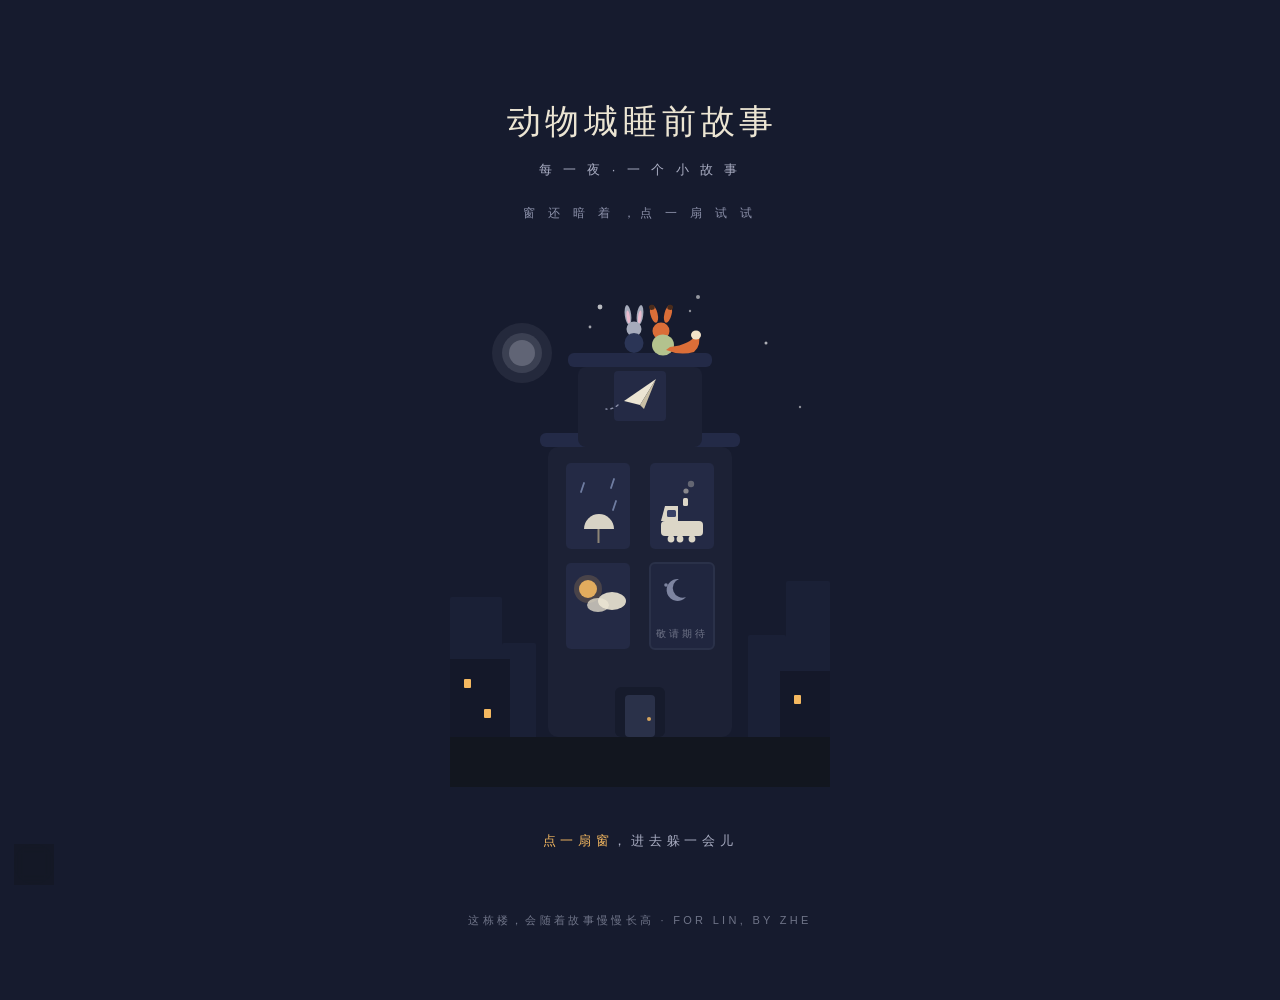
==== index.html @ 976039c5 "study: aligned 2x2 window grid; rehearse: correct page-flip order (cover first)" ====
<!DOCTYPE html>
<html lang="zh-CN">
<head>
<meta charset="UTF-8">
<meta name="viewport" content="width=device-width, initial-scale=1.0, viewport-fit=cover">
<meta name="theme-color" content="#161b2e">
<title>动物城睡前故事</title>
<link rel="icon" href="data:image/svg+xml,%3Csvg xmlns='http://www.w3.org/2000/svg' viewBox='0 0 100 100'%3E%3Ctext y='.9em' font-size='90'%3E%F0%9F%8C%99%3C/text%3E%3C/svg%3E">
<link rel="stylesheet" href="assets/common.css">
<style>
#home{
  justify-content:flex-start;align-items:center;text-align:center;
  padding:11vh 8vw 8vh;background:var(--night-1);
}
.series-title{
  font-family:var(--serif);font-weight:400;
  font-size:clamp(26px,7.6vw,34px);letter-spacing:.14em;text-indent:.14em;color:var(--cream);
}
.series-sub{margin-top:16px;color:var(--cream-dim);font-size:13px;letter-spacing:.3em}
.nights{margin-top:26px;color:#8d92ab;font-size:12px;letter-spacing:.4em}

.bld-home{position:relative;z-index:2;width:min(80vw,380px);margin-top:5vh}
.bld-home svg{width:100%;height:auto;display:block}

/* 故事之窗 */
.storywin{cursor:pointer}
.storywin .halo{opacity:0;transition:opacity .9s ease}
.storywin .glass{fill:#242a45;transition:fill .9s ease}
.storywin .umb{fill:#ece5d3;opacity:.9;transition:fill .9s ease}
.storywin .rains{opacity:.7;transition:opacity .9s ease}
.storywin.lit .halo{opacity:.85}
.storywin.lit .glass{fill:var(--amber-soft)}
.storywin.lit .umb{fill:#6b5747}
.storywin.lit .rains{opacity:.25}
/* 未来的圆窗 */
.futurewin{cursor:pointer}
.futurewin .glass{fill:#20263f;stroke:#2a3149;stroke-width:2}
.futurewin .dot{fill:#7d84a0;transition:fill .4s ease}
.futurewin:active .dot{fill:#c9cfdd}

.home-hint{margin-top:5vh;color:var(--cream-dim);font-size:13px;letter-spacing:.36em}
.home-hint b{font-weight:400;color:var(--amber);animation:hintp 2.6s ease-in-out infinite}
@keyframes hintp{0%,100%{opacity:.5}50%{opacity:1}}
.home-foot{margin-top:7vh;color:#6f7488;font-size:11px;letter-spacing:.3em}

#toast{
  position:fixed;left:50%;top:46%;transform:translate(-50%,-50%);
  z-index:30;padding:12px 22px;border-radius:10px;
  background:rgba(236,229,211,.94);color:#4a4130;
  font-size:13px;letter-spacing:.24em;
  box-shadow:0 8px 30px rgba(0,0,0,.45);
  opacity:0;pointer-events:none;transition:opacity .5s ease;
}
#toast.show{opacity:1}
</style>
</head>
<body>

<div id="vignette"></div>
<button id="sndBtn" aria-label="声音开关">声音</button>
<div id="toast">下一夜，正在来的路上</div>

<main>
<section id="home" class="scene">
  <div class="reveal">
    <div class="series-title">动物城睡前故事</div>
    <div class="series-sub">每 一 夜 · 一 个 小 故 事</div>
    <div class="nights" id="nights">第 一 夜 ，还 没 点 灯</div>
  </div>

  <div class="bld-home reveal" style="--d:.25s">
    <svg viewBox="0 0 380 520" aria-label="故事小楼，每扇窗是一个故事">
      <defs>
        <filter id="hglow" x="-80%" y="-80%" width="260%" height="260%">
          <feGaussianBlur stdDeviation="8"/>
        </filter>
      </defs>
      <!-- 月亮与星星 -->
      <circle cx="72" cy="86" r="30" fill="#d8d9e8" opacity=".07"/>
      <circle cx="72" cy="86" r="20" fill="#d8d9e8" opacity=".13"/>
      <circle cx="72" cy="86" r="13" fill="#d8d9e8" opacity=".24"/>
      <g fill="#fff">
        <circle cx="140" cy="60" r="1.4" opacity=".6"/>
        <circle cx="240" cy="44" r="1.2" opacity=".5"/>
        <circle cx="316" cy="76" r="1.5" opacity=".65"/>
        <circle cx="200" cy="110" r="1.1" opacity=".45"/>
        <circle cx="350" cy="140" r="1.2" opacity=".5"/>
      </g>
      <!-- 远层天际线 -->
      <g fill="#1a2036">
        <rect x="0" y="330" width="52" height="190" rx="2"/>
        <rect x="336" y="314" width="44" height="206" rx="2"/>
        <rect x="52" y="376" width="34" height="144" rx="2"/>
        <rect x="298" y="368" width="38" height="152" rx="2"/>
      </g>
      <!-- 近层侧楼 -->
      <g fill="#141829">
        <rect x="0" y="392" width="60" height="128"/>
        <rect x="330" y="404" width="50" height="116"/>
      </g>
      <g fill="#f4b860">
        <rect class="winlit" x="14" y="412" width="7" height="9" rx="1"/>
        <rect class="winlit" x="34" y="442" width="7" height="9" rx="1"/>
        <rect class="winlit" x="344" y="428" width="7" height="9" rx="1"/>
      </g>
      <!-- 主楼 -->
      <rect x="98" y="180" width="184" height="290" rx="10" fill="#1c2135"/>
      <rect x="90" y="166" width="200" height="14" rx="6" fill="#232a47"/>
      <!-- 阁楼：第四夜 · 彩排 -->
      <rect x="128" y="100" width="124" height="80" rx="8" fill="#1c2135"/>
      <rect x="118" y="86" width="144" height="14" rx="6" fill="#232a47"/>
      <g class="storywin" id="rehearsewin" role="link" aria-label="第四夜 · 彩排">
        <rect class="halo" x="158" y="98" width="64" height="62" rx="7" fill="#ffcf7e" filter="url(#hglow)"/>
        <rect class="glass" x="164" y="104" width="52" height="50" rx="4"/>
        <!-- 小纸飞机 -->
        <g fill="#ece5d3">
          <path d="M174 134 L206 112 L190 138 Z"/>
          <path d="M190 138 L206 112 L194 142 Z" fill="#c9bfa5"/>
        </g>
        <path d="M168 138 q-6 5 -12 4" stroke="#8d92ab" stroke-width="1.4" fill="none" stroke-dasharray="2 4" stroke-linecap="round"/>
      </g>
      <!-- 楼顶上的两个小家伙 -->
      <g transform="translate(0,-110)">
        <circle cx="150" cy="150" r="2.4" fill="#fff" opacity=".7"/>
        <circle cx="248" cy="140" r="2" fill="#fff" opacity=".55"/>
        <!-- 朱迪 -->
        <g>
          <g transform="rotate(-7 178 158)">
            <ellipse cx="178" cy="158" rx="3.2" ry="10" fill="#A6ABBB"/>
            <ellipse cx="178" cy="160" rx="1.7" ry="6.5" fill="#E9BCCF"/>
          </g>
          <g transform="rotate(7 190 158)">
            <ellipse cx="190" cy="158" rx="3.2" ry="10" fill="#A6ABBB"/>
            <ellipse cx="190" cy="160" rx="1.7" ry="6.5" fill="#E9BCCF"/>
          </g>
          <circle cx="184" cy="172" r="7.5" fill="#A6ABBB"/>
          <ellipse cx="184" cy="186" rx="9.5" ry="10" fill="#2B3556"/>
        </g>
        <!-- 尼克 -->
        <g>
          <g transform="rotate(-14 204 157)">
            <ellipse cx="204" cy="157" rx="3.6" ry="9" fill="#DB6E38"/>
            <ellipse cx="203.5" cy="150" rx="2.9" ry="2.6" fill="#4A2C1C"/>
          </g>
          <g transform="rotate(14 218 157)">
            <ellipse cx="218" cy="157" rx="3.6" ry="9" fill="#DB6E38"/>
            <ellipse cx="218.5" cy="150" rx="2.9" ry="2.6" fill="#4A2C1C"/>
          </g>
          <circle cx="211" cy="174" r="8.5" fill="#DB6E38"/>
          <ellipse cx="213" cy="188" rx="11" ry="10.5" fill="#B3C28E"/>
          <path d="M220 190 Q240 188 248 176 Q252 188 244 195 Q230 199 216 193 Z" fill="#DB6E38"/>
          <ellipse cx="246" cy="178" rx="5" ry="4.5" fill="#F2E3C8"/>
        </g>
      </g>
      <!-- 二楼：第一夜 · 第二夜（两扇一样大的窗） -->
      <g class="storywin" id="rainwin" role="link" aria-label="第一夜 · 动物城的雨">
        <rect class="halo" x="110" y="190" width="76" height="98" rx="9" fill="#ffcf7e" filter="url(#hglow)"/>
        <rect class="glass" x="116" y="196" width="64" height="86" rx="5"/>
        <g class="rains" stroke="#8fa0c8" stroke-width="1.8" stroke-linecap="round">
          <line x1="134" y1="216" x2="131" y2="225"/>
          <line x1="164" y1="212" x2="161" y2="221"/>
          <line x1="166" y1="234" x2="163" y2="243"/>
        </g>
        <path class="umb" d="M134 262 a15 15 0 0 1 30 0 Z"/>
        <line x1="148.5" y1="262" x2="148.5" y2="276" stroke="#8d8577" stroke-width="2"/>
      </g>
      <g class="storywin" id="trainwin" role="link" aria-label="第二夜 · 慢一点的火车">
        <rect class="halo" x="194" y="190" width="76" height="98" rx="9" fill="#ffcf7e" filter="url(#hglow)"/>
        <rect class="glass" x="200" y="196" width="64" height="86" rx="5"/>
        <!-- 小火车 -->
        <g fill="#ece5d3" opacity=".92">
          <rect x="211" y="254" width="42" height="15" rx="4"/>
          <path d="M211 254 L215 239 L228 239 L228 254 Z"/>
          <rect x="233" y="231" width="5" height="8" rx="1.5"/>
          <circle cx="221" cy="272" r="3.4"/>
          <circle cx="230" cy="272" r="3.4"/>
          <circle cx="242" cy="272" r="3.4"/>
          <circle cx="236" cy="224" r="2.6" opacity=".55"/>
          <circle cx="241" cy="217" r="3.2" opacity=".35"/>
        </g>
        <rect x="217" y="243" width="9" height="7" rx="1.5" fill="#3a4266"/>
      </g>
      <!-- 一楼：第三夜 · 明天的天气预报（左） + 下一夜敬请期待（右），与二楼两列对齐 -->
      <g class="storywin" id="weatherwin" role="link" aria-label="第三夜 · 明天的天气预报">
        <rect class="halo" x="110" y="290" width="76" height="98" rx="9" fill="#ffcf7e" filter="url(#hglow)"/>
        <rect class="glass" x="116" y="296" width="64" height="86" rx="5"/>
        <!-- 云朵和小太阳 -->
        <g>
          <circle cx="138" cy="322" r="9" fill="#f4b860" opacity=".9"/>
          <circle cx="138" cy="322" r="14" fill="#f4b860" opacity=".18"/>
          <ellipse cx="162" cy="334" rx="14" ry="9" fill="#ece5d3" opacity=".9"/>
          <ellipse cx="148" cy="338" rx="11" ry="7" fill="#ece5d3" opacity=".75"/>
        </g>
      </g>
      <g class="futurewin" id="futurewin" role="button" aria-label="下一夜 · 敬请期待">
        <rect class="glass" x="200" y="296" width="64" height="86" rx="5"/>
        <path class="dot" d="M229 312 a11 11 0 1 0 7 18 a9 9 0 0 1 -7 -18 Z"/>
        <circle class="dot" cx="216" cy="318" r="1.8"/>
        <text x="232" y="370" text-anchor="middle" font-size="10" fill="#6f7488" letter-spacing="3" style="font-family:var(--sans)">敬请期待</text>
      </g>
      <!-- 门 -->
      <rect x="165" y="420" width="50" height="50" rx="6" fill="#161b2c"/>
      <rect x="175" y="428" width="30" height="42" rx="4" fill="#2a3149"/>
      <circle cx="199" cy="452" r="2" fill="#f4b860" opacity=".85"/>
      <!-- 地面 -->
      <rect x="0" y="470" width="380" height="50" fill="#12161f"/>
    </svg>
  </div>

  <div class="home-hint reveal" style="--d:.5s"><b>点一扇窗</b>，进去躲一会儿</div>
  <div class="home-foot reveal" style="--d:.7s">这栋楼，会随着故事慢慢长高 · FOR LIN, BY ZHE</div>
</section>
</main>

<script src="assets/story.js"></script>
<script>
/* 故事清单：以后每加一夜，在这里登记一扇窗 */
var STORIES=[
  {id:"rain",url:"rain/",win:document.getElementById("rainwin")},
  {id:"train",url:"train/",win:document.getElementById("trainwin")},
  {id:"weather",url:"weather/",win:document.getElementById("weatherwin")},
  {id:"rehearse",url:"rehearse/",win:document.getElementById("rehearsewin")}
];

/* 已读的窗，进来就是亮的 */
var nRead=0;
STORIES.forEach(function(s){
  if(ZStory.isRead(s.id)){s.win.classList.add("lit");nRead++;}
});
var nightsEl=document.getElementById("nights");
if(nRead>0){
  nightsEl.textContent=nRead===1?"已 陪 你 度 过 1 个 夜 晚":"已 陪 你 度 过 "+nRead+" 个 夜 晚";
}else{
  nightsEl.textContent="窗 还 暗 着 ，点 一 扇 试 试";
}

/* 点窗进入：先亮灯，再走进去 */
STORIES.forEach(function(s){
  s.win.addEventListener("pointerdown",function(){
    s.win.classList.add("lit");
    try{sessionStorage.setItem("zs_seen","1");}catch(e){}
    setTimeout(function(){location.href=s.url;},700);
  });
});

/* 未来的圆窗 */
var toast=document.getElementById("toast"),toastTimer=null;
document.getElementById("futurewin").addEventListener("pointerdown",function(){
  toast.classList.add("show");
  clearTimeout(toastTimer);
  toastTimer=setTimeout(function(){toast.classList.remove("show");},2200);
});

ZStory.init({
  audio:{
    tempo:4200, delayTime:.46, feedback:.32, wetness:.5, volume:.8,
    chords:[
      {bass:110.00,notes:[164.81,220.00,277.18,329.63],spark:[440.00,554.37]},
      {bass:92.50, notes:[138.59,185.00,220.00,277.18],spark:[440.00,369.99]},
      {bass:146.83,notes:[220.00,293.66,369.99,440.00],spark:[587.33,440.00]},
      {bass:164.81,notes:[246.94,329.63,415.30,493.88],spark:[659.25,554.37]}
    ]
  }
});
</script>
</body>
</html>
---- assets/common.css ----
/* ============================================================
   动物城睡前故事 · 共享样式
   每一夜的故事页与书房首页共用：调色 / 场景骨架 / 文字 / 浮现 / 气泡
   ============================================================ */
:root{
  --night-0:#12161f;      /* 最深的夜 */
  --night-1:#161b2e;      /* 夜 */
  --night-2:#1a2036;      /* 夜（稍亮） */
  --night-3:#202741;      /* 街道夜空 */
  --cream:#ece5d3;        /* 奶白正文 */
  --cream-dim:#a9adc2;    /* 次要文字 */
  --amber:#f4b860;        /* 暖琥珀（灯 / 徽章 / 甜） */
  --amber-soft:#ffd98a;
  --fox:#e09158;          /* 尼克 */
  --bunny:#b7bfd6;        /* 朱迪 */
  --serif:"Songti SC","STSong","Noto Serif SC","SimSun",serif;
  --sans:"PingFang SC","Hiragino Sans GB","Microsoft YaHei","Noto Sans SC",sans-serif;
}
*{margin:0;padding:0;box-sizing:border-box;-webkit-tap-highlight-color:transparent}
html{scroll-behavior:smooth;overflow-x:clip}
body{
  font-family:var(--sans);
  background:var(--night-1);
  color:var(--cream);
  font-weight:300;
  overflow-x:hidden;
  overflow-x:clip;
  -webkit-font-smoothing:antialiased;
}
::selection{background:rgba(244,184,96,.3)}

/* ---------- 全屏天气画布（在插画之上、文字之下） ---------- */
#rain{
  position:fixed;inset:0;width:100%;height:100%;
  z-index:5;pointer-events:none;
}
#vignette{
  position:fixed;inset:0;z-index:4;pointer-events:none;
  background:radial-gradient(ellipse 120% 90% at 50% 45%, transparent 55%, rgba(8,10,18,.55) 100%);
}

/* ---------- 场景骨架 ---------- */
main{position:relative;z-index:10}
.scene{
  position:relative;
  min-height:100vh;min-height:100svh;
  display:flex;flex-direction:column;justify-content:center;
  padding:17vw 8vw 12vw;
  overflow:hidden;
}
.scene .art{position:absolute;inset:0;z-index:1;pointer-events:none}
.scene .art svg{position:absolute;bottom:0;left:50%;transform:translateX(-50%);width:118%;max-width:560px;height:auto}
.scene .words{position:relative;z-index:2;max-width:32em;margin:0 auto;width:100%}

/* ---------- 章节小标 ---------- */
.kicker{
  display:flex;align-items:center;gap:14px;
  color:var(--amber);font-size:13px;letter-spacing:.45em;
  margin-bottom:34px;font-weight:400;
}
.kicker::after{content:"";flex:0 0 44px;height:1px;background:currentColor;opacity:.55}
.kicker .num{font-family:var(--serif);font-size:15px}

/* ---------- 正文 ---------- */
.words p{
  font-size:17px;line-height:2.15;letter-spacing:.04em;
  margin-bottom:1.15em;color:var(--cream);
}
.words p.dim{color:var(--cream-dim);font-size:15.5px}
.words p.say{color:var(--amber-soft)}
.words p em{font-style:normal;color:var(--amber)}

/* 逐段浮现 */
.reveal{opacity:0;transform:translateY(16px);
  transition:opacity 1.1s ease var(--d,0s),transform 1.1s ease var(--d,0s)}
.scene.in .reveal{opacity:1;transform:none}

/* ---------- 对话气泡 ---------- */
.bubble{
  position:relative;margin:6px 0 20px;padding:16px 18px 15px;
  background:rgba(236,229,211,.94);color:#4a4130;
  border-radius:10px;font-size:15px;line-height:1.95;letter-spacing:.03em;
  box-shadow:0 6px 24px rgba(0,0,0,.35);
}
.bubble::after{
  content:"";position:absolute;left:34px;bottom:-9px;
  border:10px solid transparent;border-top-color:rgba(236,229,211,.94);
  border-bottom:0;border-left:0;
}
.bubble .who{display:block;font-size:11.5px;letter-spacing:.3em;color:#a3854f;margin-bottom:6px}

/* ---------- 声音按钮 ---------- */
#sndBtn{
  position:fixed;left:14px;bottom:16px;z-index:20;
  width:40px;height:40px;border-radius:50%;
  border:1px solid rgba(236,229,211,.28);background:rgba(18,22,31,.5);
  color:var(--cream-dim);font-size:11px;letter-spacing:1px;
  backdrop-filter:blur(4px);-webkit-backdrop-filter:blur(4px);
  display:flex;align-items:center;justify-content:center;
  writing-mode:vertical-rl;cursor:pointer;opacity:.75;
  transition:opacity .3s,color .3s,border-color .3s;
}
#sndBtn.on{color:var(--amber);border-color:rgba(244,184,96,.55);opacity:1}
#sndBtn:active{transform:scale(.94)}

/* ---------- 通用小动画 ---------- */
/* 窗灯呼吸 */
.winlit{animation:breath 5s ease-in-out infinite}
.winlit:nth-child(2n){animation-delay:1.6s}
.winlit:nth-child(3n){animation-delay:3.1s}
@keyframes breath{0%,100%{opacity:.35}50%{opacity:.9}}
/* 窗上雨丝 */
.winline{stroke-dasharray:5 13;animation:rainline 1.05s linear infinite}
@keyframes rainline{to{stroke-dashoffset:-36}}
/* 热气 */
.steam{stroke-dasharray:3 30;animation:steam 3.4s linear infinite;opacity:.55}
@keyframes steam{to{stroke-dashoffset:-66}}
/* 星星 / 徽章闪光 */
.badge-star{animation:twk 3.2s ease-in-out infinite}
@keyframes twk{0%,100%{opacity:.3;transform:scale(.8)}50%{opacity:1;transform:scale(1.1)}}

/* ---------- 降级与静态模式（截图用） ---------- */
@media (prefers-reduced-motion:reduce){
  *{animation:none!important;transition:none!important}
  .reveal{opacity:1;transform:none}
}
body.static .reveal{opacity:1;transform:none;transition:none}
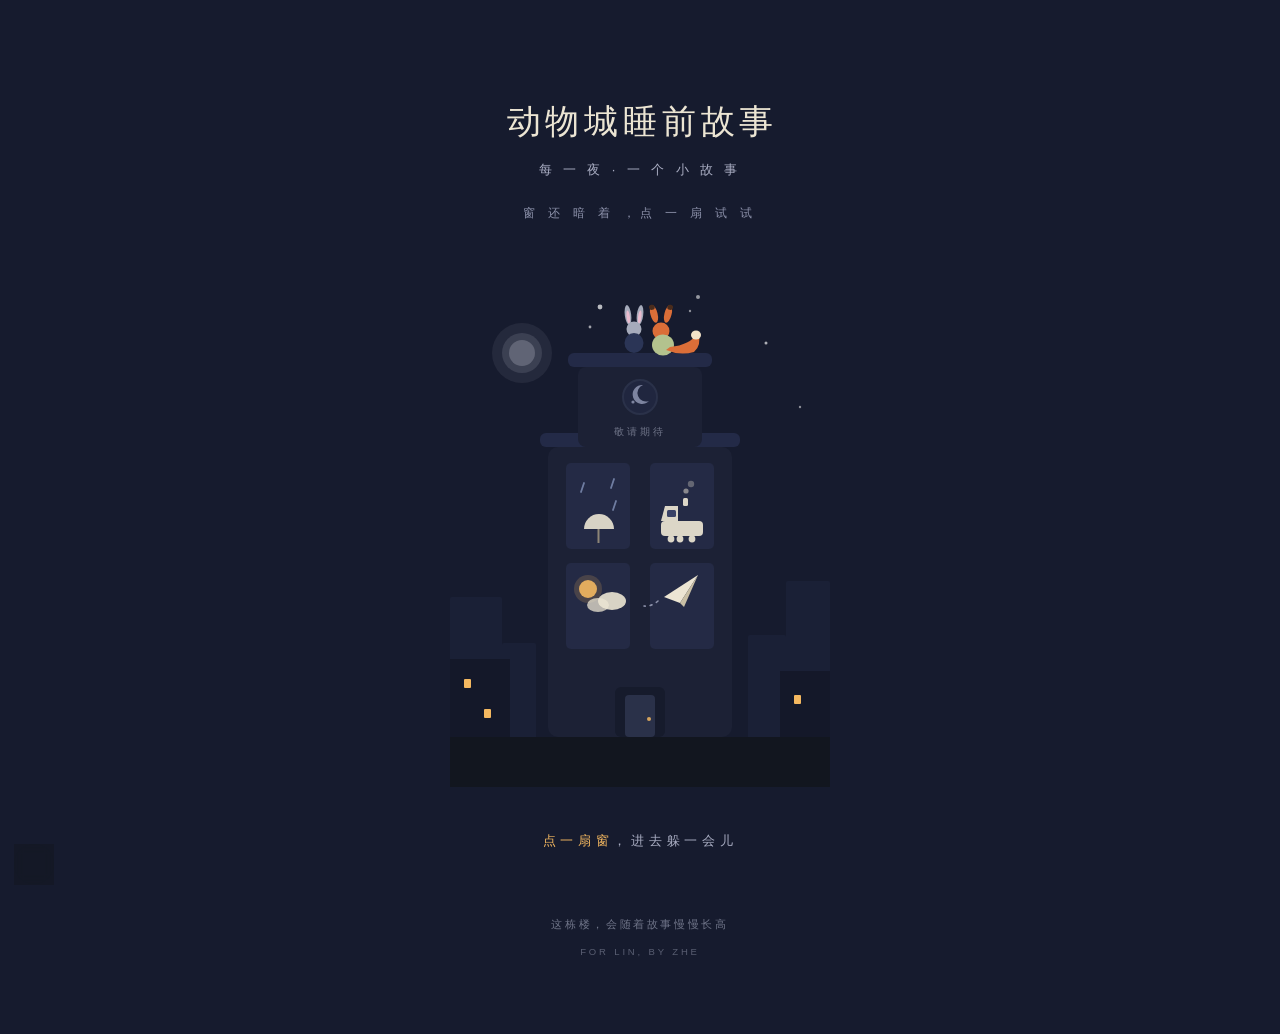
==== commit e26a8d5c: "study: four story windows together in 2x2 grid, coming-soon alone in attic" ====
--- a/index.html
+++ b/index.html
@@ -41,7 +41,8 @@
 .home-hint{margin-top:5vh;color:var(--cream-dim);font-size:13px;letter-spacing:.36em}
 .home-hint b{font-weight:400;color:var(--amber);animation:hintp 2.6s ease-in-out infinite}
 @keyframes hintp{0%,100%{opacity:.5}50%{opacity:1}}
-.home-foot{margin-top:7vh;color:#6f7488;font-size:11px;letter-spacing:.3em}
+.home-foot{margin-top:7vh;color:#6f7488;font-size:11px;letter-spacing:.24em;line-height:2.1}
+.home-foot .en{display:block;margin-top:6px;font-size:9.5px;letter-spacing:.3em;opacity:.75}
 
 #toast{
   position:fixed;left:50%;top:46%;transform:translate(-50%,-50%);
@@ -106,18 +107,14 @@
       <!-- 主楼 -->
       <rect x="98" y="180" width="184" height="290" rx="10" fill="#1c2135"/>
       <rect x="90" y="166" width="200" height="14" rx="6" fill="#232a47"/>
-      <!-- 阁楼：第四夜 · 彩排 -->
+      <!-- 阁楼：下一夜 · 敬请期待（单独一排） -->
       <rect x="128" y="100" width="124" height="80" rx="8" fill="#1c2135"/>
       <rect x="118" y="86" width="144" height="14" rx="6" fill="#232a47"/>
-      <g class="storywin" id="rehearsewin" role="link" aria-label="第四夜 · 彩排">
-        <rect class="halo" x="158" y="98" width="64" height="62" rx="7" fill="#ffcf7e" filter="url(#hglow)"/>
-        <rect class="glass" x="164" y="104" width="52" height="50" rx="4"/>
-        <!-- 小纸飞机 -->
-        <g fill="#ece5d3">
-          <path d="M174 134 L206 112 L190 138 Z"/>
-          <path d="M190 138 L206 112 L194 142 Z" fill="#c9bfa5"/>
-        </g>
-        <path d="M168 138 q-6 5 -12 4" stroke="#8d92ab" stroke-width="1.4" fill="none" stroke-dasharray="2 4" stroke-linecap="round"/>
+      <g class="futurewin" id="futurewin" role="button" aria-label="下一夜 · 敬请期待">
+        <circle class="glass" cx="190" cy="130" r="17"/>
+        <path class="dot" d="M193 118 a9.5 9.5 0 1 0 6 16 a7.5 7.5 0 0 1 -6 -16 Z"/>
+        <circle class="dot" cx="183" cy="135" r="1.6"/>
+        <text x="190" y="168" text-anchor="middle" font-size="10" fill="#6f7488" letter-spacing="3" style="font-family:var(--sans)">敬请期待</text>
       </g>
       <!-- 楼顶上的两个小家伙 -->
       <g transform="translate(0,-110)">
@@ -180,7 +177,7 @@
         </g>
         <rect x="217" y="243" width="9" height="7" rx="1.5" fill="#3a4266"/>
       </g>
-      <!-- 一楼：第三夜 · 明天的天气预报（左） + 下一夜敬请期待（右），与二楼两列对齐 -->
+      <!-- 一楼：第三夜 · 明天的天气预报（左） + 第四夜 · 彩排（右），与二楼两列对齐 -->
       <g class="storywin" id="weatherwin" role="link" aria-label="第三夜 · 明天的天气预报">
         <rect class="halo" x="110" y="290" width="76" height="98" rx="9" fill="#ffcf7e" filter="url(#hglow)"/>
         <rect class="glass" x="116" y="296" width="64" height="86" rx="5"/>
@@ -192,11 +189,15 @@
           <ellipse cx="148" cy="338" rx="11" ry="7" fill="#ece5d3" opacity=".75"/>
         </g>
       </g>
-      <g class="futurewin" id="futurewin" role="button" aria-label="下一夜 · 敬请期待">
+      <g class="storywin" id="rehearsewin" role="link" aria-label="第四夜 · 彩排">
+        <rect class="halo" x="194" y="290" width="76" height="98" rx="9" fill="#ffcf7e" filter="url(#hglow)"/>
         <rect class="glass" x="200" y="296" width="64" height="86" rx="5"/>
-        <path class="dot" d="M229 312 a11 11 0 1 0 7 18 a9 9 0 0 1 -7 -18 Z"/>
-        <circle class="dot" cx="216" cy="318" r="1.8"/>
-        <text x="232" y="370" text-anchor="middle" font-size="10" fill="#6f7488" letter-spacing="3" style="font-family:var(--sans)">敬请期待</text>
+        <!-- 小纸飞机 -->
+        <g fill="#ece5d3">
+          <path d="M214 330 L248 308 L230 336 Z"/>
+          <path d="M230 336 L248 308 L234 340 Z" fill="#c9bfa5"/>
+        </g>
+        <path d="M208 334 q-7 6 -14 5" stroke="#8d92ab" stroke-width="1.6" fill="none" stroke-dasharray="2 5" stroke-linecap="round"/>
       </g>
       <!-- 门 -->
       <rect x="165" y="420" width="50" height="50" rx="6" fill="#161b2c"/>
@@ -208,7 +209,7 @@
   </div>
 
   <div class="home-hint reveal" style="--d:.5s"><b>点一扇窗</b>，进去躲一会儿</div>
-  <div class="home-foot reveal" style="--d:.7s">这栋楼，会随着故事慢慢长高 · FOR LIN, BY ZHE</div>
+  <div class="home-foot reveal" style="--d:.7s">这栋楼，会随着故事慢慢长高<span class="en">FOR LIN, BY ZHE</span></div>
 </section>
 </main>
 
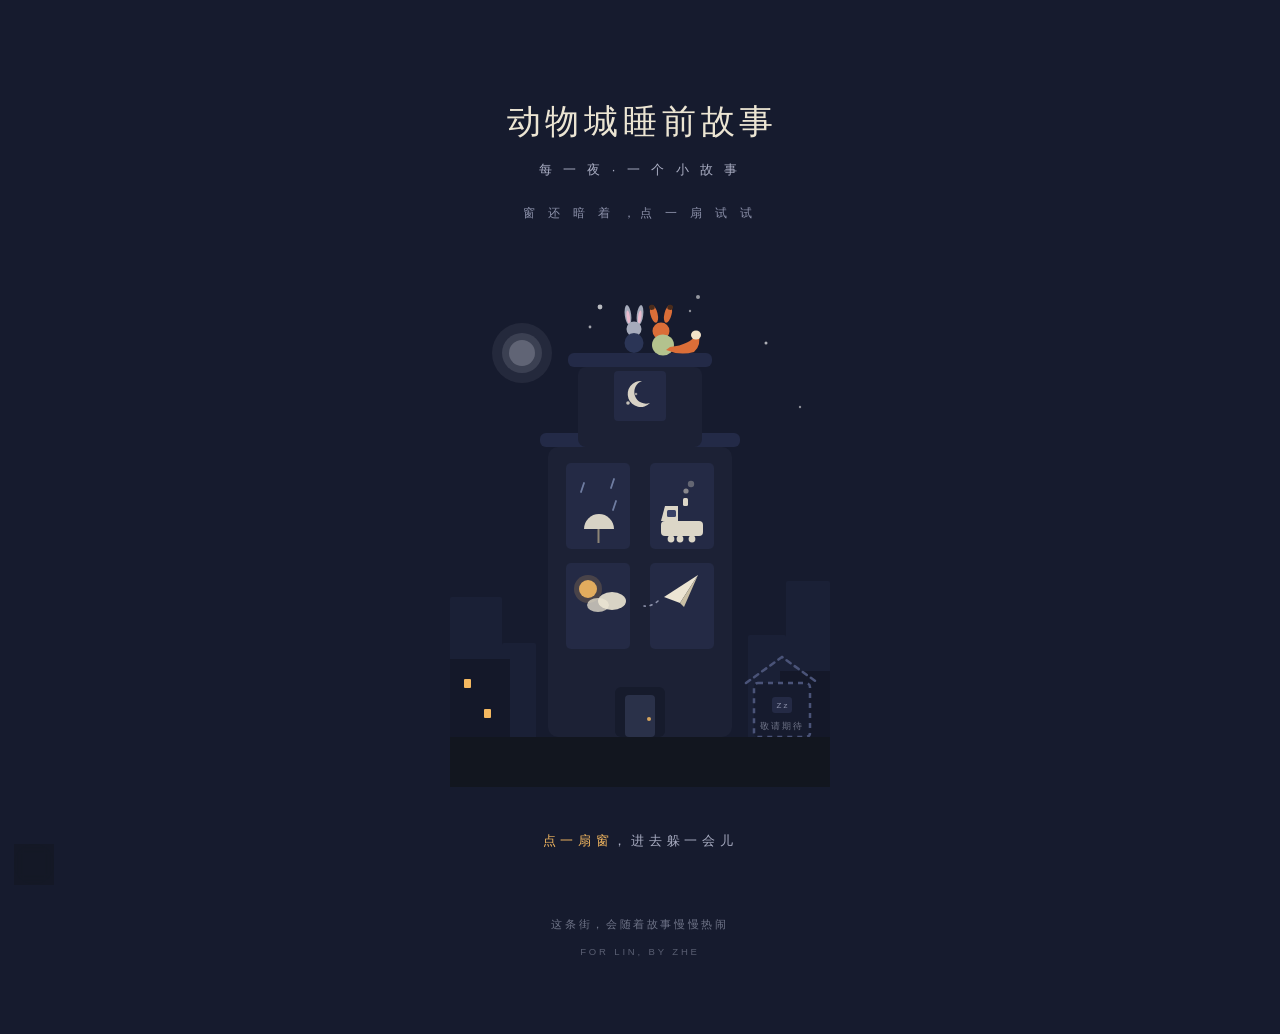
==== commit bab0adca: "night 5: goodnight zootopia - story page, lights-out finale, study grows: attic crescent window + co" ====
--- a/index.html
+++ b/index.html
@@ -107,14 +107,15 @@
       <!-- 主楼 -->
       <rect x="98" y="180" width="184" height="290" rx="10" fill="#1c2135"/>
       <rect x="90" y="166" width="200" height="14" rx="6" fill="#232a47"/>
-      <!-- 阁楼：下一夜 · 敬请期待（单独一排） -->
+      <!-- 阁楼：第五夜 · 晚安，动物城 -->
       <rect x="128" y="100" width="124" height="80" rx="8" fill="#1c2135"/>
       <rect x="118" y="86" width="144" height="14" rx="6" fill="#232a47"/>
-      <g class="futurewin" id="futurewin" role="button" aria-label="下一夜 · 敬请期待">
-        <circle class="glass" cx="190" cy="130" r="17"/>
-        <path class="dot" d="M193 118 a9.5 9.5 0 1 0 6 16 a7.5 7.5 0 0 1 -6 -16 Z"/>
-        <circle class="dot" cx="183" cy="135" r="1.6"/>
-        <text x="190" y="168" text-anchor="middle" font-size="10" fill="#6f7488" letter-spacing="3" style="font-family:var(--sans)">敬请期待</text>
+      <g class="storywin" id="goodnightwin" role="link" aria-label="第五夜 · 晚安，动物城">
+        <rect class="halo" x="158" y="98" width="64" height="62" rx="7" fill="#ffcf7e" filter="url(#hglow)"/>
+        <rect class="glass" x="164" y="104" width="52" height="50" rx="4"/>
+        <path d="M192 114 a13 13 0 1 0 8 22 a10.5 10.5 0 0 1 -8 -22 Z" fill="#ece5d3" opacity=".9"/>
+        <circle cx="178" cy="136" r="1.8" fill="#ece5d3" opacity=".8"/>
+        <circle cx="186" cy="127" r="1.3" fill="#ece5d3" opacity=".6"/>
       </g>
       <!-- 楼顶上的两个小家伙 -->
       <g transform="translate(0,-110)">
@@ -203,13 +204,21 @@
       <rect x="165" y="420" width="50" height="50" rx="6" fill="#161b2c"/>
       <rect x="175" y="428" width="30" height="42" rx="4" fill="#2a3149"/>
       <circle cx="199" cy="452" r="2" fill="#f4b860" opacity=".85"/>
+      <!-- 隔壁：长高中的小房子（下一夜 · 敬请期待） -->
+      <g class="futurewin" id="futurewin" role="button" aria-label="下一夜 · 敬请期待">
+        <path d="M296 416 L332 390 L368 416" fill="none" stroke="#4a5378" stroke-width="2.5" stroke-dasharray="5 5" stroke-linecap="round"/>
+        <rect x="304" y="416" width="56" height="54" rx="4" fill="#161b2e" stroke="#4a5378" stroke-width="2.5" stroke-dasharray="5 5"/>
+        <rect x="322" y="430" width="20" height="16" rx="3" fill="#242a45"/>
+        <text x="332" y="441" text-anchor="middle" font-size="8" fill="#8d92ab">Z z</text>
+        <text x="332" y="462" text-anchor="middle" font-size="9" fill="#6f7488" letter-spacing="2" style="font-family:var(--sans)">敬请期待</text>
+      </g>
       <!-- 地面 -->
       <rect x="0" y="470" width="380" height="50" fill="#12161f"/>
     </svg>
   </div>
 
   <div class="home-hint reveal" style="--d:.5s"><b>点一扇窗</b>，进去躲一会儿</div>
-  <div class="home-foot reveal" style="--d:.7s">这栋楼，会随着故事慢慢长高<span class="en">FOR LIN, BY ZHE</span></div>
+  <div class="home-foot reveal" style="--d:.7s">这条街，会随着故事慢慢热闹<span class="en">FOR LIN, BY ZHE</span></div>
 </section>
 </main>
 
@@ -220,7 +229,8 @@
   {id:"rain",url:"rain/",win:document.getElementById("rainwin")},
   {id:"train",url:"train/",win:document.getElementById("trainwin")},
   {id:"weather",url:"weather/",win:document.getElementById("weatherwin")},
-  {id:"rehearse",url:"rehearse/",win:document.getElementById("rehearsewin")}
+  {id:"rehearse",url:"rehearse/",win:document.getElementById("rehearsewin")},
+  {id:"goodnight",url:"goodnight/",win:document.getElementById("goodnightwin")}
 ];
 
 /* 已读的窗，进来就是亮的 */
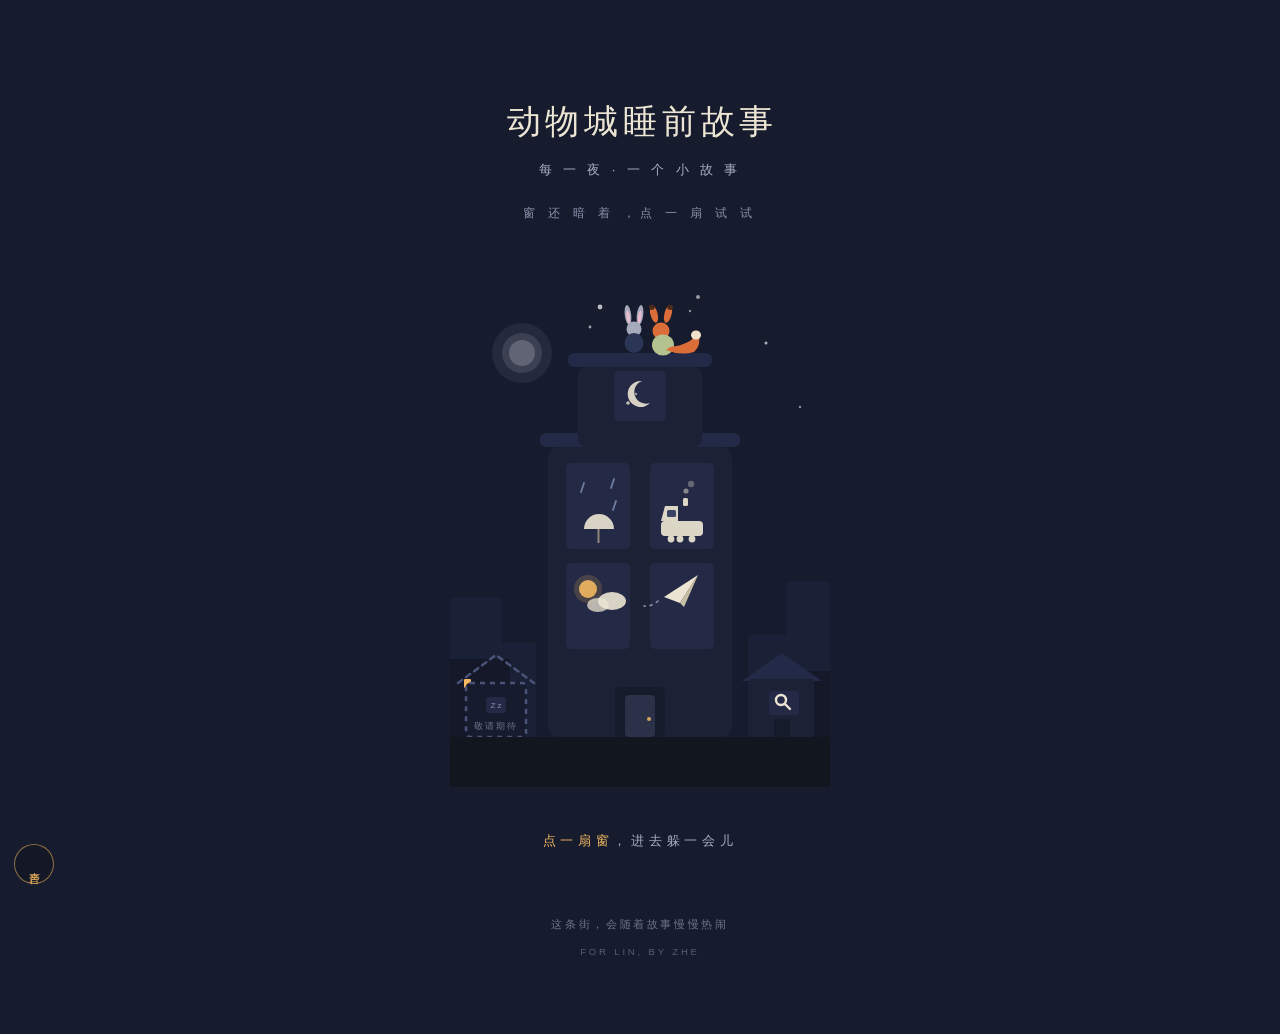
==== commit d3636014: "night 6: the bias evidence - story page, focus-mode bubble finale, study: neighbor house built as 6t" ====
--- a/index.html
+++ b/index.html
@@ -204,13 +204,26 @@
       <rect x="165" y="420" width="50" height="50" rx="6" fill="#161b2c"/>
       <rect x="175" y="428" width="30" height="42" rx="4" fill="#2a3149"/>
       <circle cx="199" cy="452" r="2" fill="#f4b860" opacity=".85"/>
-      <!-- 隔壁：长高中的小房子（下一夜 · 敬请期待） -->
+      <!-- 隔壁：第六夜 · 偏心证据（小房子建好了） -->
+      <path d="M292 414 L332 386 L372 414 Z" fill="#232a47"/>
+      <rect x="300" y="412" width="64" height="58" rx="3" fill="#1c2135"/>
+      <g class="storywin" id="evidencewin" role="link" aria-label="第六夜 · 偏心证据">
+        <rect class="halo" x="315" y="420" width="38" height="32" rx="4" fill="#ffcf7e" filter="url(#hglow)"/>
+        <rect class="glass" x="319" y="424" width="30" height="24" rx="3"/>
+        <!-- 小放大镜 -->
+        <g fill="none" stroke="#ece5d3" stroke-width="2.4" stroke-linecap="round">
+          <circle cx="331" cy="433" r="5"/>
+          <line x1="334.8" y1="436.8" x2="340" y2="442"/>
+        </g>
+      </g>
+      <rect x="324" y="452" width="16" height="18" rx="2" fill="#161b2c"/>
+      <!-- 左边：长高中的小房子（下一夜 · 敬请期待） -->
       <g class="futurewin" id="futurewin" role="button" aria-label="下一夜 · 敬请期待">
-        <path d="M296 416 L332 390 L368 416" fill="none" stroke="#4a5378" stroke-width="2.5" stroke-dasharray="5 5" stroke-linecap="round"/>
-        <rect x="304" y="416" width="56" height="54" rx="4" fill="#161b2e" stroke="#4a5378" stroke-width="2.5" stroke-dasharray="5 5"/>
-        <rect x="322" y="430" width="20" height="16" rx="3" fill="#242a45"/>
-        <text x="332" y="441" text-anchor="middle" font-size="8" fill="#8d92ab">Z z</text>
-        <text x="332" y="462" text-anchor="middle" font-size="9" fill="#6f7488" letter-spacing="2" style="font-family:var(--sans)">敬请期待</text>
+        <path d="M8 416 L46 388 L84 416" fill="none" stroke="#4a5378" stroke-width="2.5" stroke-dasharray="5 5" stroke-linecap="round"/>
+        <rect x="16" y="416" width="60" height="54" rx="4" fill="#161b2e" stroke="#4a5378" stroke-width="2.5" stroke-dasharray="5 5"/>
+        <rect x="36" y="430" width="20" height="16" rx="3" fill="#242a45"/>
+        <text x="46" y="441" text-anchor="middle" font-size="8" fill="#8d92ab">Z z</text>
+        <text x="46" y="462" text-anchor="middle" font-size="9" fill="#6f7488" letter-spacing="2" style="font-family:var(--sans)">敬请期待</text>
       </g>
       <!-- 地面 -->
       <rect x="0" y="470" width="380" height="50" fill="#12161f"/>
@@ -230,7 +243,8 @@
   {id:"train",url:"train/",win:document.getElementById("trainwin")},
   {id:"weather",url:"weather/",win:document.getElementById("weatherwin")},
   {id:"rehearse",url:"rehearse/",win:document.getElementById("rehearsewin")},
-  {id:"goodnight",url:"goodnight/",win:document.getElementById("goodnightwin")}
+  {id:"goodnight",url:"goodnight/",win:document.getElementById("goodnightwin")},
+  {id:"evidence",url:"evidence/",win:document.getElementById("evidencewin")}
 ];
 
 /* 已读的窗，进来就是亮的 */
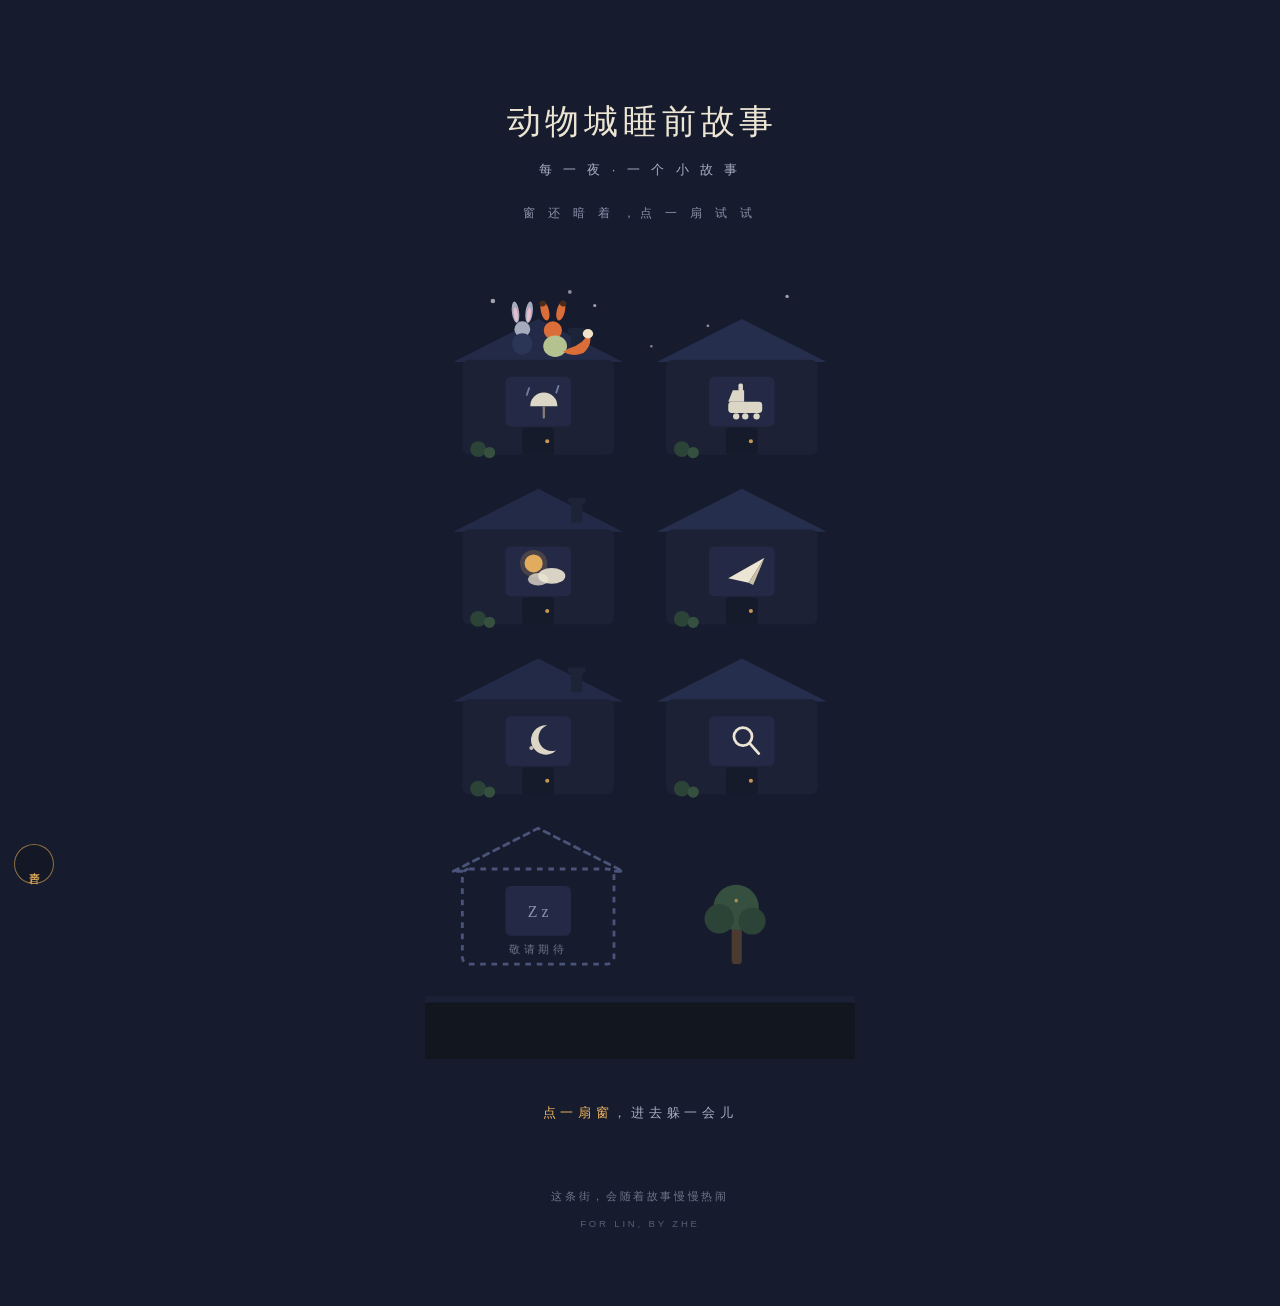
==== commit abc7f479: "home redesigned as scalable story street (2 houses per row, odd/even always full); deer renamed Mei-" ====
--- a/index.html
+++ b/index.html
@@ -19,22 +19,17 @@
 .series-sub{margin-top:16px;color:var(--cream-dim);font-size:13px;letter-spacing:.3em}
 .nights{margin-top:26px;color:#8d92ab;font-size:12px;letter-spacing:.4em}
 
-.bld-home{position:relative;z-index:2;width:min(80vw,380px);margin-top:5vh}
+.bld-home{position:relative;z-index:2;width:min(94vw,430px);margin-top:5vh}
 .bld-home svg{width:100%;height:auto;display:block}
 
 /* 故事之窗 */
 .storywin{cursor:pointer}
 .storywin .halo{opacity:0;transition:opacity .9s ease}
 .storywin .glass{fill:#242a45;transition:fill .9s ease}
-.storywin .umb{fill:#ece5d3;opacity:.9;transition:fill .9s ease}
-.storywin .rains{opacity:.7;transition:opacity .9s ease}
 .storywin.lit .halo{opacity:.85}
 .storywin.lit .glass{fill:var(--amber-soft)}
-.storywin.lit .umb{fill:#6b5747}
-.storywin.lit .rains{opacity:.25}
-/* 未来的圆窗 */
+/* 未来的虚线小房 */
 .futurewin{cursor:pointer}
-.futurewin .glass{fill:#20263f;stroke:#2a3149;stroke-width:2}
 .futurewin .dot{fill:#7d84a0;transition:fill .4s ease}
 .futurewin:active .dot{fill:#c9cfdd}
 
@@ -66,168 +61,11 @@
   <div class="reveal">
     <div class="series-title">动物城睡前故事</div>
     <div class="series-sub">每 一 夜 · 一 个 小 故 事</div>
-    <div class="nights" id="nights">第 一 夜 ，还 没 点 灯</div>
+    <div class="nights" id="nights">窗 还 暗 着 ，点 一 扇 试 试</div>
   </div>
 
   <div class="bld-home reveal" style="--d:.25s">
-    <svg viewBox="0 0 380 520" aria-label="故事小楼，每扇窗是一个故事">
-      <defs>
-        <filter id="hglow" x="-80%" y="-80%" width="260%" height="260%">
-          <feGaussianBlur stdDeviation="8"/>
-        </filter>
-      </defs>
-      <!-- 月亮与星星 -->
-      <circle cx="72" cy="86" r="30" fill="#d8d9e8" opacity=".07"/>
-      <circle cx="72" cy="86" r="20" fill="#d8d9e8" opacity=".13"/>
-      <circle cx="72" cy="86" r="13" fill="#d8d9e8" opacity=".24"/>
-      <g fill="#fff">
-        <circle cx="140" cy="60" r="1.4" opacity=".6"/>
-        <circle cx="240" cy="44" r="1.2" opacity=".5"/>
-        <circle cx="316" cy="76" r="1.5" opacity=".65"/>
-        <circle cx="200" cy="110" r="1.1" opacity=".45"/>
-        <circle cx="350" cy="140" r="1.2" opacity=".5"/>
-      </g>
-      <!-- 远层天际线 -->
-      <g fill="#1a2036">
-        <rect x="0" y="330" width="52" height="190" rx="2"/>
-        <rect x="336" y="314" width="44" height="206" rx="2"/>
-        <rect x="52" y="376" width="34" height="144" rx="2"/>
-        <rect x="298" y="368" width="38" height="152" rx="2"/>
-      </g>
-      <!-- 近层侧楼 -->
-      <g fill="#141829">
-        <rect x="0" y="392" width="60" height="128"/>
-        <rect x="330" y="404" width="50" height="116"/>
-      </g>
-      <g fill="#f4b860">
-        <rect class="winlit" x="14" y="412" width="7" height="9" rx="1"/>
-        <rect class="winlit" x="34" y="442" width="7" height="9" rx="1"/>
-        <rect class="winlit" x="344" y="428" width="7" height="9" rx="1"/>
-      </g>
-      <!-- 主楼 -->
-      <rect x="98" y="180" width="184" height="290" rx="10" fill="#1c2135"/>
-      <rect x="90" y="166" width="200" height="14" rx="6" fill="#232a47"/>
-      <!-- 阁楼：第五夜 · 晚安，动物城 -->
-      <rect x="128" y="100" width="124" height="80" rx="8" fill="#1c2135"/>
-      <rect x="118" y="86" width="144" height="14" rx="6" fill="#232a47"/>
-      <g class="storywin" id="goodnightwin" role="link" aria-label="第五夜 · 晚安，动物城">
-        <rect class="halo" x="158" y="98" width="64" height="62" rx="7" fill="#ffcf7e" filter="url(#hglow)"/>
-        <rect class="glass" x="164" y="104" width="52" height="50" rx="4"/>
-        <path d="M192 114 a13 13 0 1 0 8 22 a10.5 10.5 0 0 1 -8 -22 Z" fill="#ece5d3" opacity=".9"/>
-        <circle cx="178" cy="136" r="1.8" fill="#ece5d3" opacity=".8"/>
-        <circle cx="186" cy="127" r="1.3" fill="#ece5d3" opacity=".6"/>
-      </g>
-      <!-- 楼顶上的两个小家伙 -->
-      <g transform="translate(0,-110)">
-        <circle cx="150" cy="150" r="2.4" fill="#fff" opacity=".7"/>
-        <circle cx="248" cy="140" r="2" fill="#fff" opacity=".55"/>
-        <!-- 朱迪 -->
-        <g>
-          <g transform="rotate(-7 178 158)">
-            <ellipse cx="178" cy="158" rx="3.2" ry="10" fill="#A6ABBB"/>
-            <ellipse cx="178" cy="160" rx="1.7" ry="6.5" fill="#E9BCCF"/>
-          </g>
-          <g transform="rotate(7 190 158)">
-            <ellipse cx="190" cy="158" rx="3.2" ry="10" fill="#A6ABBB"/>
-            <ellipse cx="190" cy="160" rx="1.7" ry="6.5" fill="#E9BCCF"/>
-          </g>
-          <circle cx="184" cy="172" r="7.5" fill="#A6ABBB"/>
-          <ellipse cx="184" cy="186" rx="9.5" ry="10" fill="#2B3556"/>
-        </g>
-        <!-- 尼克 -->
-        <g>
-          <g transform="rotate(-14 204 157)">
-            <ellipse cx="204" cy="157" rx="3.6" ry="9" fill="#DB6E38"/>
-            <ellipse cx="203.5" cy="150" rx="2.9" ry="2.6" fill="#4A2C1C"/>
-          </g>
-          <g transform="rotate(14 218 157)">
-            <ellipse cx="218" cy="157" rx="3.6" ry="9" fill="#DB6E38"/>
-            <ellipse cx="218.5" cy="150" rx="2.9" ry="2.6" fill="#4A2C1C"/>
-          </g>
-          <circle cx="211" cy="174" r="8.5" fill="#DB6E38"/>
-          <ellipse cx="213" cy="188" rx="11" ry="10.5" fill="#B3C28E"/>
-          <path d="M220 190 Q240 188 248 176 Q252 188 244 195 Q230 199 216 193 Z" fill="#DB6E38"/>
-          <ellipse cx="246" cy="178" rx="5" ry="4.5" fill="#F2E3C8"/>
-        </g>
-      </g>
-      <!-- 二楼：第一夜 · 第二夜（两扇一样大的窗） -->
-      <g class="storywin" id="rainwin" role="link" aria-label="第一夜 · 动物城的雨">
-        <rect class="halo" x="110" y="190" width="76" height="98" rx="9" fill="#ffcf7e" filter="url(#hglow)"/>
-        <rect class="glass" x="116" y="196" width="64" height="86" rx="5"/>
-        <g class="rains" stroke="#8fa0c8" stroke-width="1.8" stroke-linecap="round">
-          <line x1="134" y1="216" x2="131" y2="225"/>
-          <line x1="164" y1="212" x2="161" y2="221"/>
-          <line x1="166" y1="234" x2="163" y2="243"/>
-        </g>
-        <path class="umb" d="M134 262 a15 15 0 0 1 30 0 Z"/>
-        <line x1="148.5" y1="262" x2="148.5" y2="276" stroke="#8d8577" stroke-width="2"/>
-      </g>
-      <g class="storywin" id="trainwin" role="link" aria-label="第二夜 · 慢一点的火车">
-        <rect class="halo" x="194" y="190" width="76" height="98" rx="9" fill="#ffcf7e" filter="url(#hglow)"/>
-        <rect class="glass" x="200" y="196" width="64" height="86" rx="5"/>
-        <!-- 小火车 -->
-        <g fill="#ece5d3" opacity=".92">
-          <rect x="211" y="254" width="42" height="15" rx="4"/>
-          <path d="M211 254 L215 239 L228 239 L228 254 Z"/>
-          <rect x="233" y="231" width="5" height="8" rx="1.5"/>
-          <circle cx="221" cy="272" r="3.4"/>
-          <circle cx="230" cy="272" r="3.4"/>
-          <circle cx="242" cy="272" r="3.4"/>
-          <circle cx="236" cy="224" r="2.6" opacity=".55"/>
-          <circle cx="241" cy="217" r="3.2" opacity=".35"/>
-        </g>
-        <rect x="217" y="243" width="9" height="7" rx="1.5" fill="#3a4266"/>
-      </g>
-      <!-- 一楼：第三夜 · 明天的天气预报（左） + 第四夜 · 彩排（右），与二楼两列对齐 -->
-      <g class="storywin" id="weatherwin" role="link" aria-label="第三夜 · 明天的天气预报">
-        <rect class="halo" x="110" y="290" width="76" height="98" rx="9" fill="#ffcf7e" filter="url(#hglow)"/>
-        <rect class="glass" x="116" y="296" width="64" height="86" rx="5"/>
-        <!-- 云朵和小太阳 -->
-        <g>
-          <circle cx="138" cy="322" r="9" fill="#f4b860" opacity=".9"/>
-          <circle cx="138" cy="322" r="14" fill="#f4b860" opacity=".18"/>
-          <ellipse cx="162" cy="334" rx="14" ry="9" fill="#ece5d3" opacity=".9"/>
-          <ellipse cx="148" cy="338" rx="11" ry="7" fill="#ece5d3" opacity=".75"/>
-        </g>
-      </g>
-      <g class="storywin" id="rehearsewin" role="link" aria-label="第四夜 · 彩排">
-        <rect class="halo" x="194" y="290" width="76" height="98" rx="9" fill="#ffcf7e" filter="url(#hglow)"/>
-        <rect class="glass" x="200" y="296" width="64" height="86" rx="5"/>
-        <!-- 小纸飞机 -->
-        <g fill="#ece5d3">
-          <path d="M214 330 L248 308 L230 336 Z"/>
-          <path d="M230 336 L248 308 L234 340 Z" fill="#c9bfa5"/>
-        </g>
-        <path d="M208 334 q-7 6 -14 5" stroke="#8d92ab" stroke-width="1.6" fill="none" stroke-dasharray="2 5" stroke-linecap="round"/>
-      </g>
-      <!-- 门 -->
-      <rect x="165" y="420" width="50" height="50" rx="6" fill="#161b2c"/>
-      <rect x="175" y="428" width="30" height="42" rx="4" fill="#2a3149"/>
-      <circle cx="199" cy="452" r="2" fill="#f4b860" opacity=".85"/>
-      <!-- 隔壁：第六夜 · 偏心证据（小房子建好了） -->
-      <path d="M292 414 L332 386 L372 414 Z" fill="#232a47"/>
-      <rect x="300" y="412" width="64" height="58" rx="3" fill="#1c2135"/>
-      <g class="storywin" id="evidencewin" role="link" aria-label="第六夜 · 偏心证据">
-        <rect class="halo" x="315" y="420" width="38" height="32" rx="4" fill="#ffcf7e" filter="url(#hglow)"/>
-        <rect class="glass" x="319" y="424" width="30" height="24" rx="3"/>
-        <!-- 小放大镜 -->
-        <g fill="none" stroke="#ece5d3" stroke-width="2.4" stroke-linecap="round">
-          <circle cx="331" cy="433" r="5"/>
-          <line x1="334.8" y1="436.8" x2="340" y2="442"/>
-        </g>
-      </g>
-      <rect x="324" y="452" width="16" height="18" rx="2" fill="#161b2c"/>
-      <!-- 左边：长高中的小房子（下一夜 · 敬请期待） -->
-      <g class="futurewin" id="futurewin" role="button" aria-label="下一夜 · 敬请期待">
-        <path d="M8 416 L46 388 L84 416" fill="none" stroke="#4a5378" stroke-width="2.5" stroke-dasharray="5 5" stroke-linecap="round"/>
-        <rect x="16" y="416" width="60" height="54" rx="4" fill="#161b2e" stroke="#4a5378" stroke-width="2.5" stroke-dasharray="5 5"/>
-        <rect x="36" y="430" width="20" height="16" rx="3" fill="#242a45"/>
-        <text x="46" y="441" text-anchor="middle" font-size="8" fill="#8d92ab">Z z</text>
-        <text x="46" y="462" text-anchor="middle" font-size="9" fill="#6f7488" letter-spacing="2" style="font-family:var(--sans)">敬请期待</text>
-      </g>
-      <!-- 地面 -->
-      <rect x="0" y="470" width="380" height="50" fill="#12161f"/>
-    </svg>
+    <svg id="street" viewBox="0 0 380 700" preserveAspectRatio="xMidYMin meet" aria-label="故事小街，每座小房子是一个故事"></svg>
   </div>
 
   <div class="home-hint reveal" style="--d:.5s"><b>点一扇窗</b>，进去躲一会儿</div>
@@ -237,20 +75,111 @@
 
 <script src="assets/story.js"></script>
 <script>
-/* 故事清单：以后每加一夜，在这里登记一扇窗 */
+/* ============================================================
+   故事小街：每行两座房子。
+   奇数个故事 → 末行 = 最新故事 + 虚线小房（敬请期待）
+   偶数个故事 → 末行 = 虚线小房 + 小树
+   任何数量，每一行都是满的。以后加故事，只需往 STORIES 里加一行。
+   ============================================================ */
+var MOTIF={
+  rain:'<g fill="#ece5d3" opacity=".92"><path d="M13 24 a12 12 0 0 1 24 0 Z"/><rect x="24" y="24" width="2" height="11" rx="1" fill="#8d8577"/></g><g stroke="#8fa0c8" stroke-width="1.6" stroke-linecap="round" opacity=".7"><line x1="12" y1="8" x2="10" y2="14"/><line x1="38" y1="6" x2="36" y2="12"/></g>',
+  train:'<g fill="#ece5d3" opacity=".92"><rect x="8" y="20" width="30" height="10" rx="3"/><path d="M8 20 L12 10 L22 10 L22 20 Z"/><rect x="17" y="4" width="4" height="7" rx="1.5"/><circle cx="15" cy="33" r="2.8"/><circle cx="23" cy="33" r="2.8"/><circle cx="33" cy="33" r="2.8"/></g>',
+  weather:'<circle cx="16" cy="13" r="8" fill="#f4b860" opacity=".9"/><circle cx="16" cy="13" r="12" fill="#f4b860" opacity=".18"/><ellipse cx="32" cy="24" rx="12" ry="7" fill="#ece5d3" opacity=".9"/><ellipse cx="20" cy="27" rx="9" ry="5.5" fill="#ece5d3" opacity=".75"/>',
+  rehearse:'<g fill="#ece5d3"><path d="M8 26 L40 8 L26 30 Z"/><path d="M26 30 L40 8 L30 32 Z" fill="#c9bfa5"/></g>',
+  goodnight:'<path d="M28 6 a13 13 0 1 0 8 22 a10.5 10.5 0 0 1 -8 -22 Z" fill="#ece5d3" opacity=".92"/><circle cx="14" cy="26" r="1.8" fill="#ece5d3" opacity=".8"/>',
+  evidence:'<g fill="none" stroke="#ece5d3" stroke-width="2.4" stroke-linecap="round"><circle cx="21" cy="16" r="8"/><line x1="27" y1="22" x2="35" y2="31"/></g>'
+};
+
 var STORIES=[
-  {id:"rain",url:"rain/",win:document.getElementById("rainwin")},
-  {id:"train",url:"train/",win:document.getElementById("trainwin")},
-  {id:"weather",url:"weather/",win:document.getElementById("weatherwin")},
-  {id:"rehearse",url:"rehearse/",win:document.getElementById("rehearsewin")},
-  {id:"goodnight",url:"goodnight/",win:document.getElementById("goodnightwin")},
-  {id:"evidence",url:"evidence/",win:document.getElementById("evidencewin")}
+  {id:"rain",url:"rain/"},
+  {id:"train",url:"train/"},
+  {id:"weather",url:"weather/"},
+  {id:"rehearse",url:"rehearse/"},
+  {id:"goodnight",url:"goodnight/"},
+  {id:"evidence",url:"evidence/"}
 ];
 
-/* 已读的窗，进来就是亮的 */
+function houseSVG(x,y,i,motif,id){
+  var roof=(i%2)?"#262e4d":"#232a47";
+  var s="";
+  s+='<path d="M'+x+' '+(y+40)+' L'+(x+75)+' '+(y+2)+' L'+(x+150)+' '+(y+40)+' Z" fill="'+roof+'"/>';
+  s+='<rect x="'+(x+8)+'" y="'+(y+38)+'" width="134" height="84" rx="6" fill="#1c2135"/>';
+  if(i%2===0)s+='<rect x="'+(x+104)+'" y="'+(y+12)+'" width="10" height="20" rx="2" fill="#1e2438"/><rect x="'+(x+101)+'" y="'+(y+10)+'" width="16" height="5" rx="2" fill="#1e2438"/>';
+  s+='<g class="storywin" id="'+id+'">';
+  s+='<rect class="halo" x="'+(x+41)+'" y="'+(y+48)+'" width="68" height="54" rx="7" fill="#ffcf7e" filter="url(#hglow)"/>';
+  s+='<rect class="glass" x="'+(x+46)+'" y="'+(y+53)+'" width="58" height="44" rx="5"/>';
+  s+='<g transform="translate('+(x+55)+','+(y+55)+')">'+motif+'</g>';
+  s+='</g>';
+  s+='<rect x="'+(x+61)+'" y="'+(y+98)+'" width="28" height="24" rx="3" fill="#161b2c"/><circle cx="'+(x+83)+'" cy="'+(y+110)+'" r="1.8" fill="#f4b860" opacity=".8"/>';
+  s+='<circle cx="'+(x+22)+'" cy="'+(y+117)+'" r="7" fill="#2c4438"/><circle cx="'+(x+32)+'" cy="'+(y+120)+'" r="5" fill="#35503f"/>';
+  return s;
+}
+function dashedSVG(x,y){
+  var s="";
+  s+='<path d="M'+x+' '+(y+40)+' L'+(x+75)+' '+(y+2)+' L'+(x+150)+' '+(y+40)+' Z" fill="none" stroke="#4a5378" stroke-width="2.5" stroke-dasharray="5 5" stroke-linecap="round"/>';
+  s+='<rect x="'+(x+8)+'" y="'+(y+38)+'" width="134" height="84" rx="6" fill="#161b2e" stroke="#4a5378" stroke-width="2.5" stroke-dasharray="5 5"/>';
+  s+='<rect x="'+(x+46)+'" y="'+(y+53)+'" width="58" height="44" rx="5" fill="#242a45"/>';
+  s+='<text x="'+(x+75)+'" y="'+(y+80)+'" text-anchor="middle" font-size="14" fill="#8d92ab" style="font-family:var(--serif)">Z z</text>';
+  s+='<text x="'+(x+75)+'" y="'+(y+112)+'" text-anchor="middle" font-size="10" fill="#6f7488" letter-spacing="3" style="font-family:var(--sans)">敬请期待</text>';
+  s+='<g class="futurewin" id="futurewin" style="cursor:pointer"><rect x="'+(x+4)+'" y="'+(y)+'" width="142" height="124" fill="transparent"/></g>';
+  return s;
+}
+function treeSVG(x,y){
+  var s="";
+  s+='<rect x="'+(x+66)+'" y="'+(y+84)+'" width="9" height="38" rx="3" fill="#4a3a30"/>';
+  s+='<circle cx="'+(x+70)+'" cy="'+(y+72)+'" r="20" fill="#35503f"/>';
+  s+='<circle cx="'+(x+55)+'" cy="'+(y+82)+'" r="13" fill="#2c4438"/>';
+  s+='<circle cx="'+(x+84)+'" cy="'+(y+84)+'" r="12" fill="#2c4438"/>';
+  s+='<circle cx="'+(x+70)+'" cy="'+(y+66)+'" r="1.6" fill="#f4b860" opacity=".6"/>';
+  return s;
+}
+
+(function buildStreet(){
+  var street=document.getElementById("street");
+  var items=[];
+  STORIES.forEach(function(st,i){items.push({type:"story",i:i,st:st})});
+  items.push({type:"dash"});
+  if(items.length%2===1)items.push({type:"tree"});   /* 凑满整行 */
+
+  var rows=Math.ceil(items.length/2);
+  var H=44+rows*150+56;
+  var s='<defs><filter id="hglow" x="-80%" y="-80%" width="260%" height="260%"><feGaussianBlur stdDeviation="7"/></filter></defs>';
+
+  /* 月亮与星星 */
+  s+='<path d="M62 78 a22 22 0 1 0 13.5 37 a17 17 0 0 1 -13.5 -37 Z" fill="#e8dfc8" opacity=".85"/>';
+  s+='<g fill="#fff"><circle cx="150" cy="34" r="1.4" opacity=".6"/><circle cx="250" cy="52" r="1.2" opacity=".5"/><circle cx="320" cy="26" r="1.5" opacity=".6"/><circle cx="200" cy="70" r="1.1" opacity=".45"/></g>';
+
+  items.forEach(function(it,k){
+    var r=Math.floor(k/2),c=k%2;
+    var x=25+c*180,y=44+r*150;
+    if(it.type==="story")s+=houseSVG(x,y,it.i,MOTIF[it.st.id]||"",it.st.id+"win");
+    else if(it.type==="dash")s+=dashedSVG(x,y);
+    else s+=treeSVG(x,y);
+  });
+
+  /* 第一座屋顶上的两个小家伙 */
+  s+='<g><circle cx="60" cy="30" r="2" fill="#fff" opacity=".6"/><circle cx="128" cy="22" r="1.7" fill="#fff" opacity=".5"/>'
+    +'<g transform="rotate(-7 80 40)"><ellipse cx="80" cy="40" rx="3.2" ry="9.5" fill="#A6ABBB"/><ellipse cx="80" cy="42" rx="1.7" ry="6.5" fill="#E9BCCF"/></g>'
+    +'<g transform="rotate(7 92 40)"><ellipse cx="92" cy="40" rx="3.2" ry="9.5" fill="#A6ABBB"/><ellipse cx="92" cy="42" rx="1.7" ry="6.5" fill="#E9BCCF"/></g>'
+    +'<circle cx="86" cy="55" r="7" fill="#A6ABBB"/><ellipse cx="86" cy="68" rx="9" ry="9.5" fill="#2B3556"/>'
+    +'<g transform="rotate(-14 106 39)"><ellipse cx="106" cy="39" rx="3.6" ry="8.5" fill="#DB6E38"/><ellipse cx="105.6" cy="32" rx="2.9" ry="2.6" fill="#4A2C1C"/></g>'
+    +'<g transform="rotate(14 120 39)"><ellipse cx="120" cy="39" rx="3.6" ry="8.5" fill="#DB6E38"/><ellipse cx="120.4" cy="32" rx="2.9" ry="2.6" fill="#4A2C1C"/></g>'
+    +'<circle cx="113" cy="56" r="8" fill="#DB6E38"/><ellipse cx="115" cy="70" rx="10.5" ry="9.5" fill="#B3C28E"/>'
+    +'<path d="M127 72 Q141 68 145 57 Q149 68 140 76 Q130 80 122 75 Z" fill="#DB6E38"/><ellipse cx="144" cy="59" rx="4.6" ry="4.2" fill="#F2E3C8"/></g>';
+
+  /* 街道地面 */
+  s+='<rect x="0" y="'+(44+rows*150)+'" width="380" height="56" fill="#12161f"/>';
+  s+='<rect x="0" y="'+(44+rows*150)+'" width="380" height="6" fill="#1a2036"/>';
+
+  street.innerHTML=s;
+  street.setAttribute("viewBox","0 0 380 "+H);
+})();
+
+/* 已读的窗亮着 */
 var nRead=0;
-STORIES.forEach(function(s){
-  if(ZStory.isRead(s.id)){s.win.classList.add("lit");nRead++;}
+STORIES.forEach(function(st){
+  st.win=document.getElementById(st.id+"win");
+  if(ZStory.isRead(st.id)){st.win.classList.add("lit");nRead++;}
 });
 var nightsEl=document.getElementById("nights");
 if(nRead>0){
@@ -259,16 +188,16 @@
   nightsEl.textContent="窗 还 暗 着 ，点 一 扇 试 试";
 }
 
-/* 点窗进入：先亮灯，再走进去 */
-STORIES.forEach(function(s){
-  s.win.addEventListener("pointerdown",function(){
-    s.win.classList.add("lit");
+/* 点窗进入 */
+STORIES.forEach(function(st){
+  st.win.addEventListener("pointerdown",function(){
+    st.win.classList.add("lit");
     try{sessionStorage.setItem("zs_seen","1");}catch(e){}
-    setTimeout(function(){location.href=s.url;},700);
+    setTimeout(function(){location.href=st.url;},700);
   });
 });
 
-/* 未来的圆窗 */
+/* 敬请期待的小房 */
 var toast=document.getElementById("toast"),toastTimer=null;
 document.getElementById("futurewin").addEventListener("pointerdown",function(){
   toast.classList.add("show");
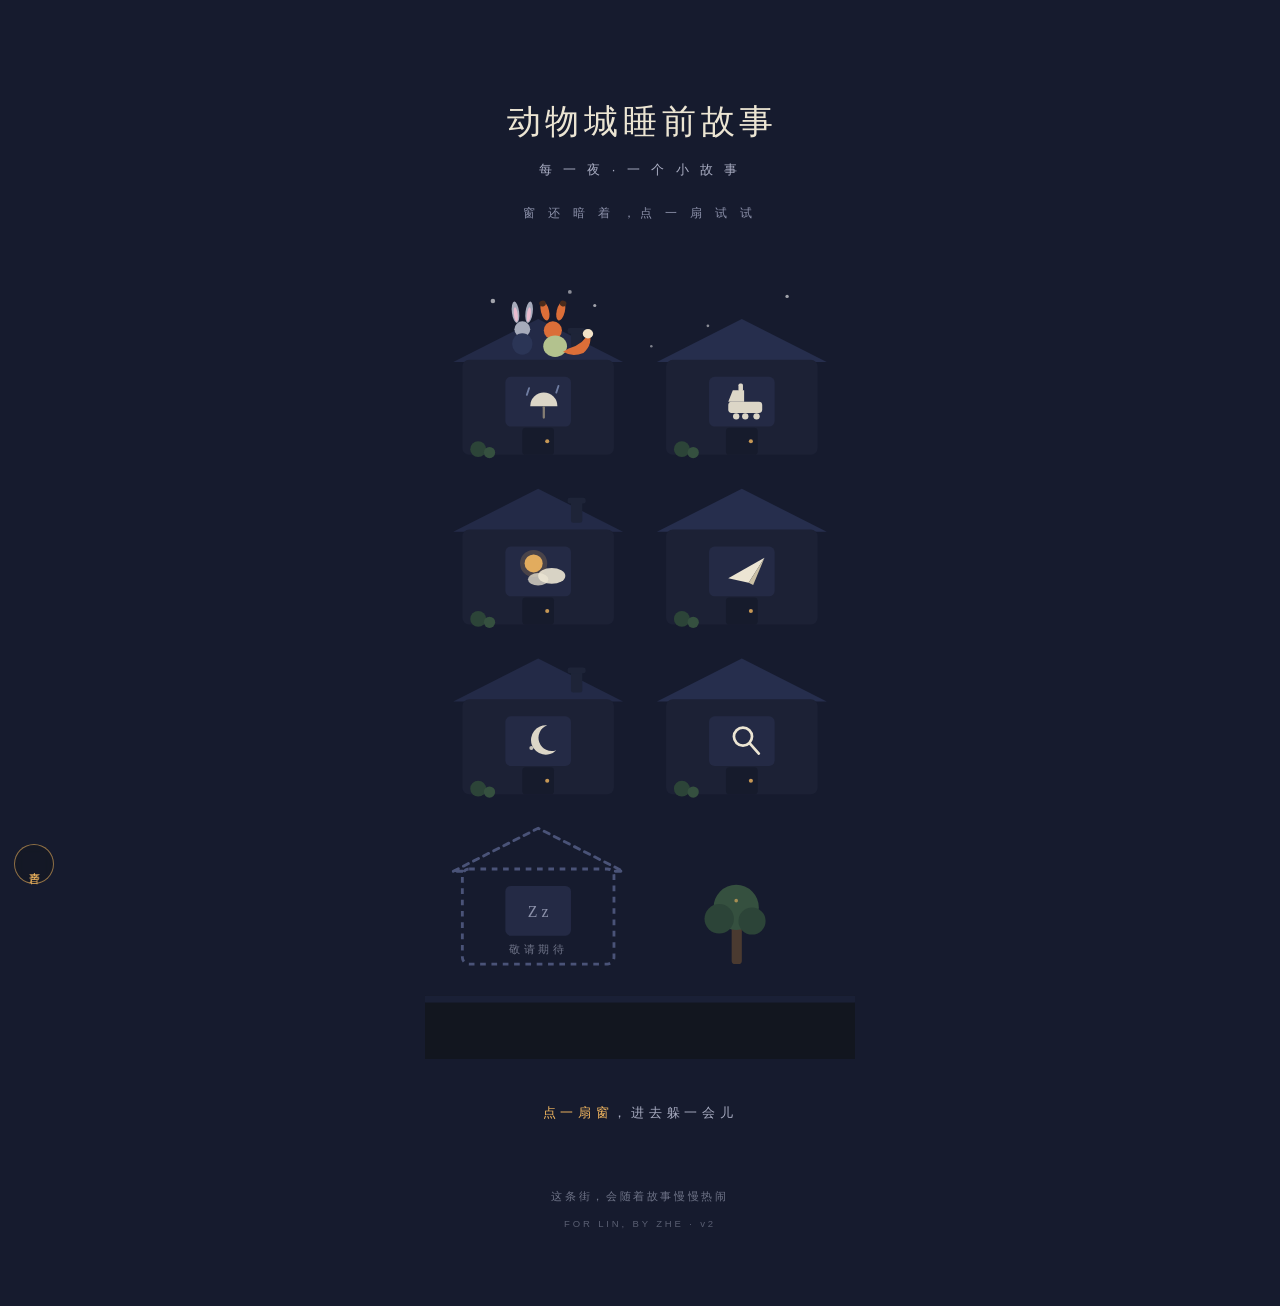
==== commit 6bb4f494: "home: add subtle version mark for update verification" ====
--- a/index.html
+++ b/index.html
@@ -69,7 +69,7 @@
   </div>
 
   <div class="home-hint reveal" style="--d:.5s"><b>点一扇窗</b>，进去躲一会儿</div>
-  <div class="home-foot reveal" style="--d:.7s">这条街，会随着故事慢慢热闹<span class="en">FOR LIN, BY ZHE</span></div>
+  <div class="home-foot reveal" style="--d:.7s">这条街，会随着故事慢慢热闹<span class="en">FOR LIN, BY ZHE · v2</span></div>
 </section>
 </main>
 
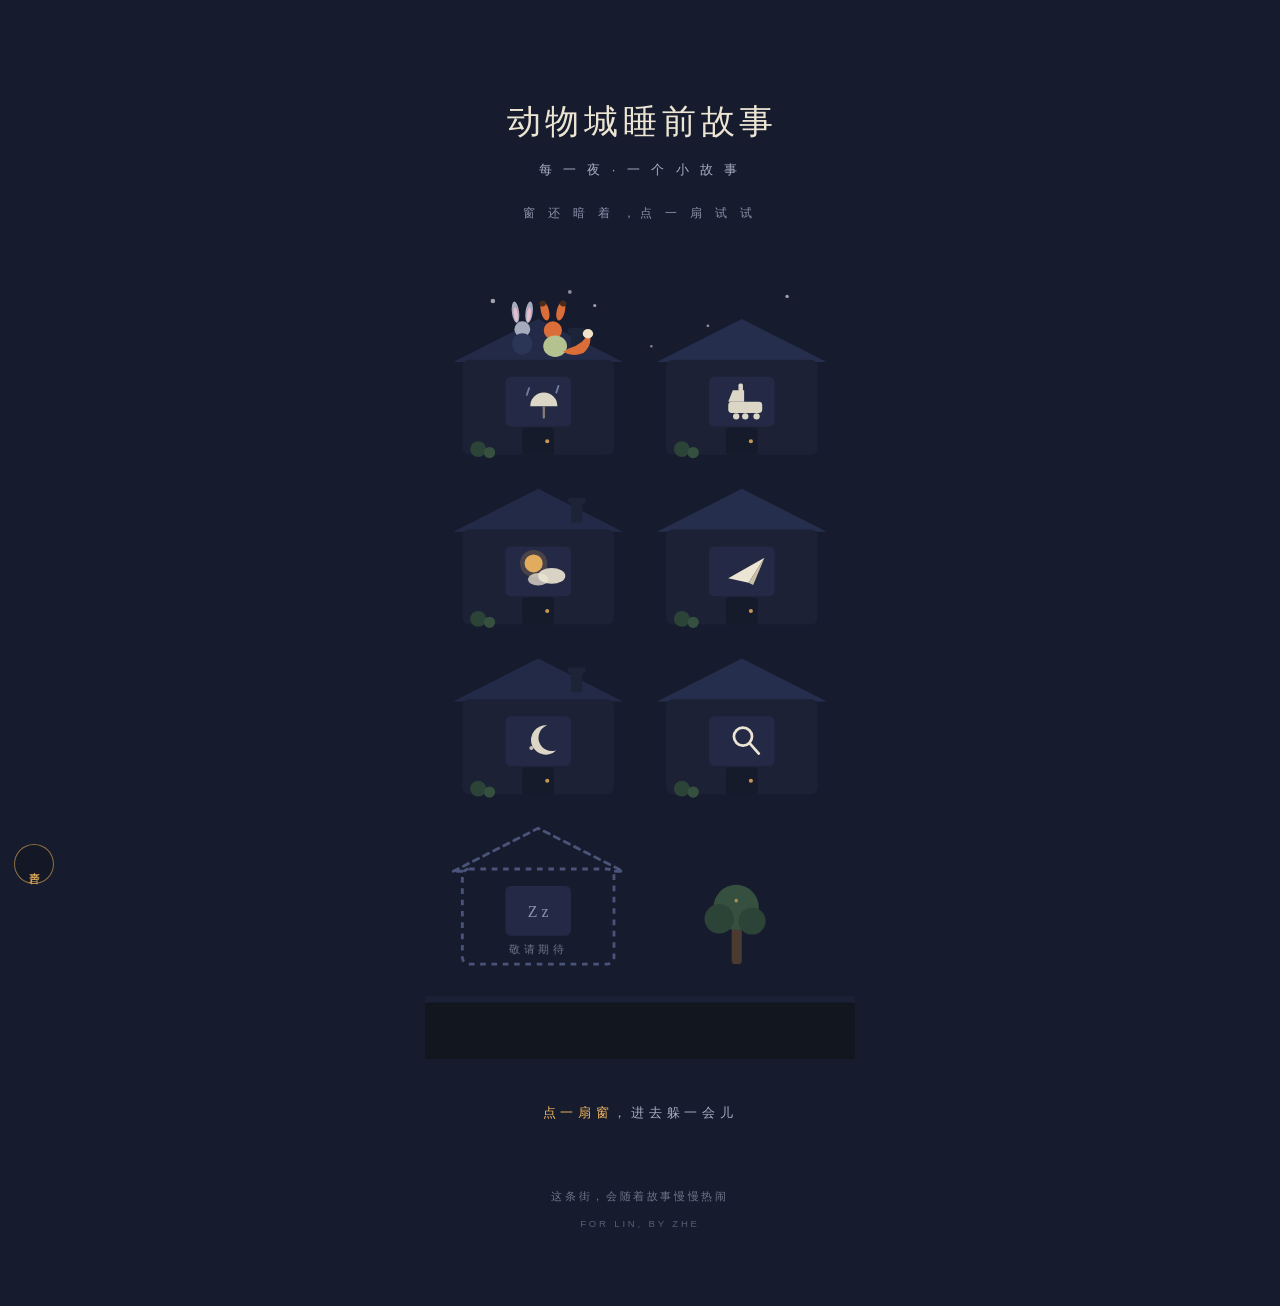
==== commit 4d497169: "bgm differentiation: 3 playing styles (lullaby/sway/bright/sparse), distinct keys+progressions per n" ====
--- a/index.html
+++ b/index.html
@@ -69,7 +69,7 @@
   </div>
 
   <div class="home-hint reveal" style="--d:.5s"><b>点一扇窗</b>，进去躲一会儿</div>
-  <div class="home-foot reveal" style="--d:.7s">这条街，会随着故事慢慢热闹<span class="en">FOR LIN, BY ZHE · v2</span></div>
+  <div class="home-foot reveal" style="--d:.7s">这条街，会随着故事慢慢热闹<span class="en">FOR LIN, BY ZHE</span></div>
 </section>
 </main>
 
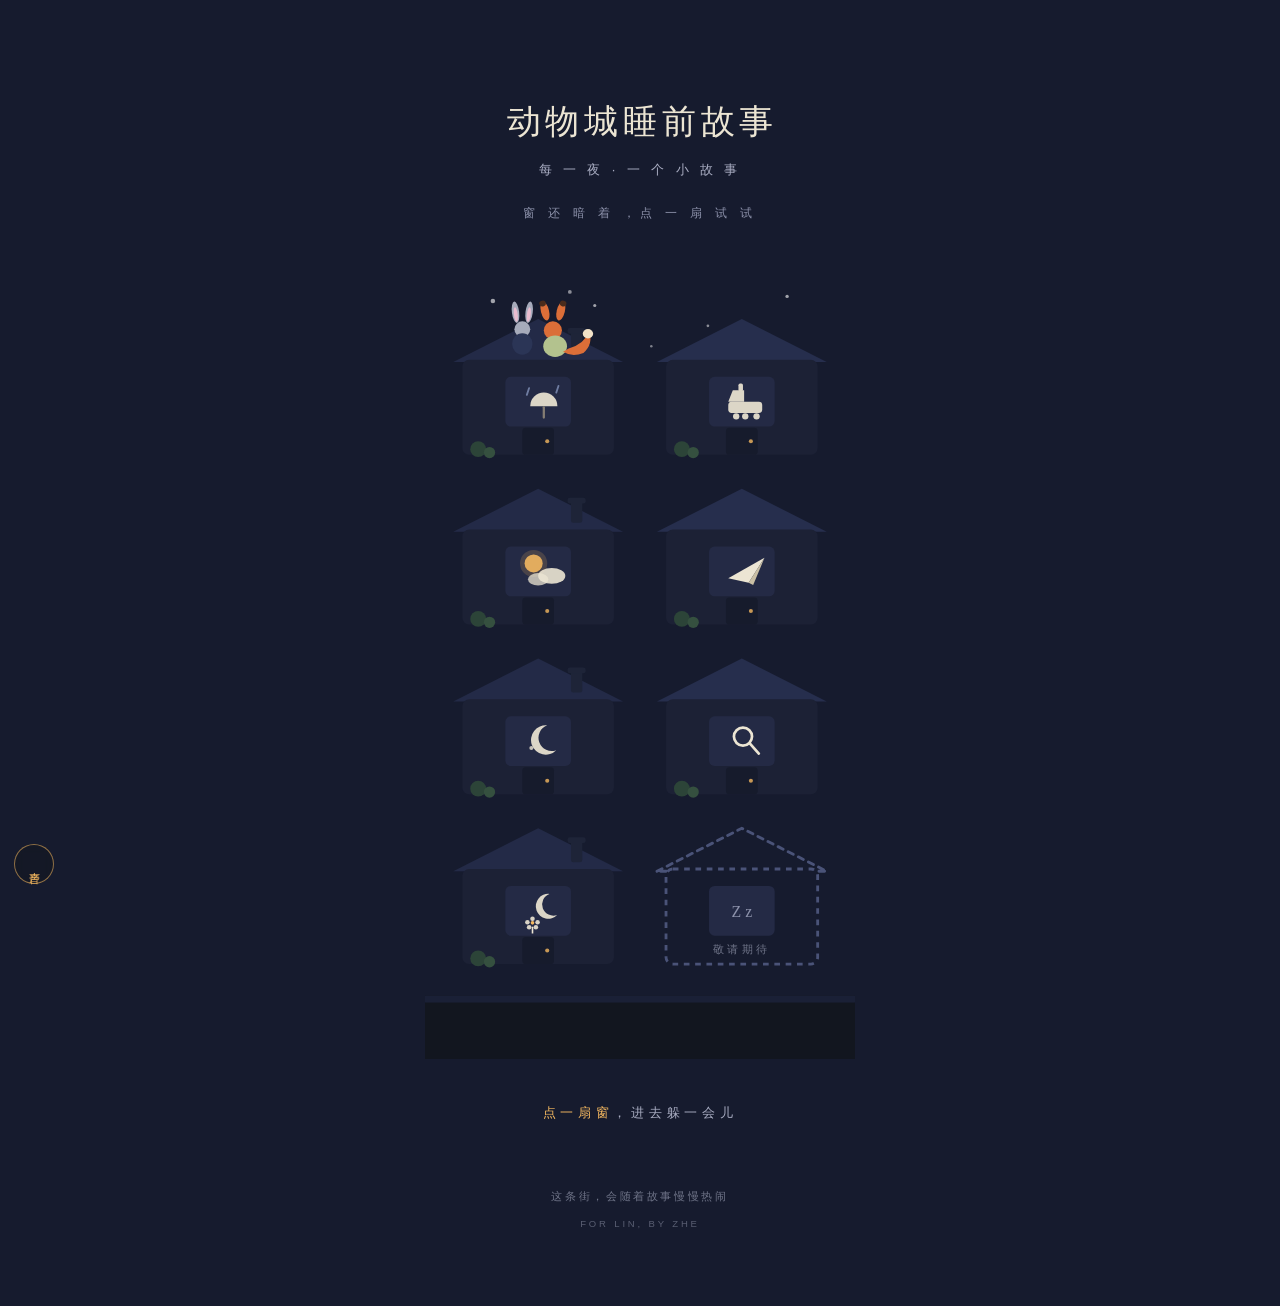
==== commit 86091ecd: "night 7: 《缺了一角》上线 —— 窄巷/缺月/面包吃成月亮，点缺口三阵风 finale，E♭ lullaby；书房加第七座房（月牙+小花窗）；readme 同步" ====
--- a/index.html
+++ b/index.html
@@ -87,7 +87,8 @@
   weather:'<circle cx="16" cy="13" r="8" fill="#f4b860" opacity=".9"/><circle cx="16" cy="13" r="12" fill="#f4b860" opacity=".18"/><ellipse cx="32" cy="24" rx="12" ry="7" fill="#ece5d3" opacity=".9"/><ellipse cx="20" cy="27" rx="9" ry="5.5" fill="#ece5d3" opacity=".75"/>',
   rehearse:'<g fill="#ece5d3"><path d="M8 26 L40 8 L26 30 Z"/><path d="M26 30 L40 8 L30 32 Z" fill="#c9bfa5"/></g>',
   goodnight:'<path d="M28 6 a13 13 0 1 0 8 22 a10.5 10.5 0 0 1 -8 -22 Z" fill="#ece5d3" opacity=".92"/><circle cx="14" cy="26" r="1.8" fill="#ece5d3" opacity=".8"/>',
-  evidence:'<g fill="none" stroke="#ece5d3" stroke-width="2.4" stroke-linecap="round"><circle cx="21" cy="16" r="8"/><line x1="27" y1="22" x2="35" y2="31"/></g>'
+  evidence:'<g fill="none" stroke="#ece5d3" stroke-width="2.4" stroke-linecap="round"><circle cx="21" cy="16" r="8"/><line x1="27" y1="22" x2="35" y2="31"/></g>',
+  missing:'<path d="M30 5 a11 11 0 1 0 6.8 18.6 a8.6 8.6 0 0 1 -6.8 -18.6 Z" fill="#ece5d3" opacity=".92"/><line x1="15" y1="40" x2="15" y2="34" stroke="#ece5d3" stroke-width="1.4"/><g fill="#ece5d3" opacity=".9"><circle cx="15" cy="27" r="2"/><circle cx="10.5" cy="30" r="2"/><circle cx="19.5" cy="30" r="2"/><circle cx="12" cy="34.5" r="2"/><circle cx="18" cy="34.5" r="2"/></g><circle cx="15" cy="30.6" r="1.6" fill="#f4b860"/>'
 };
 
 var STORIES=[
@@ -96,7 +97,8 @@
   {id:"weather",url:"weather/"},
   {id:"rehearse",url:"rehearse/"},
   {id:"goodnight",url:"goodnight/"},
-  {id:"evidence",url:"evidence/"}
+  {id:"evidence",url:"evidence/"},
+  {id:"missing",url:"missing/"}
 ];
 
 function houseSVG(x,y,i,motif,id){
